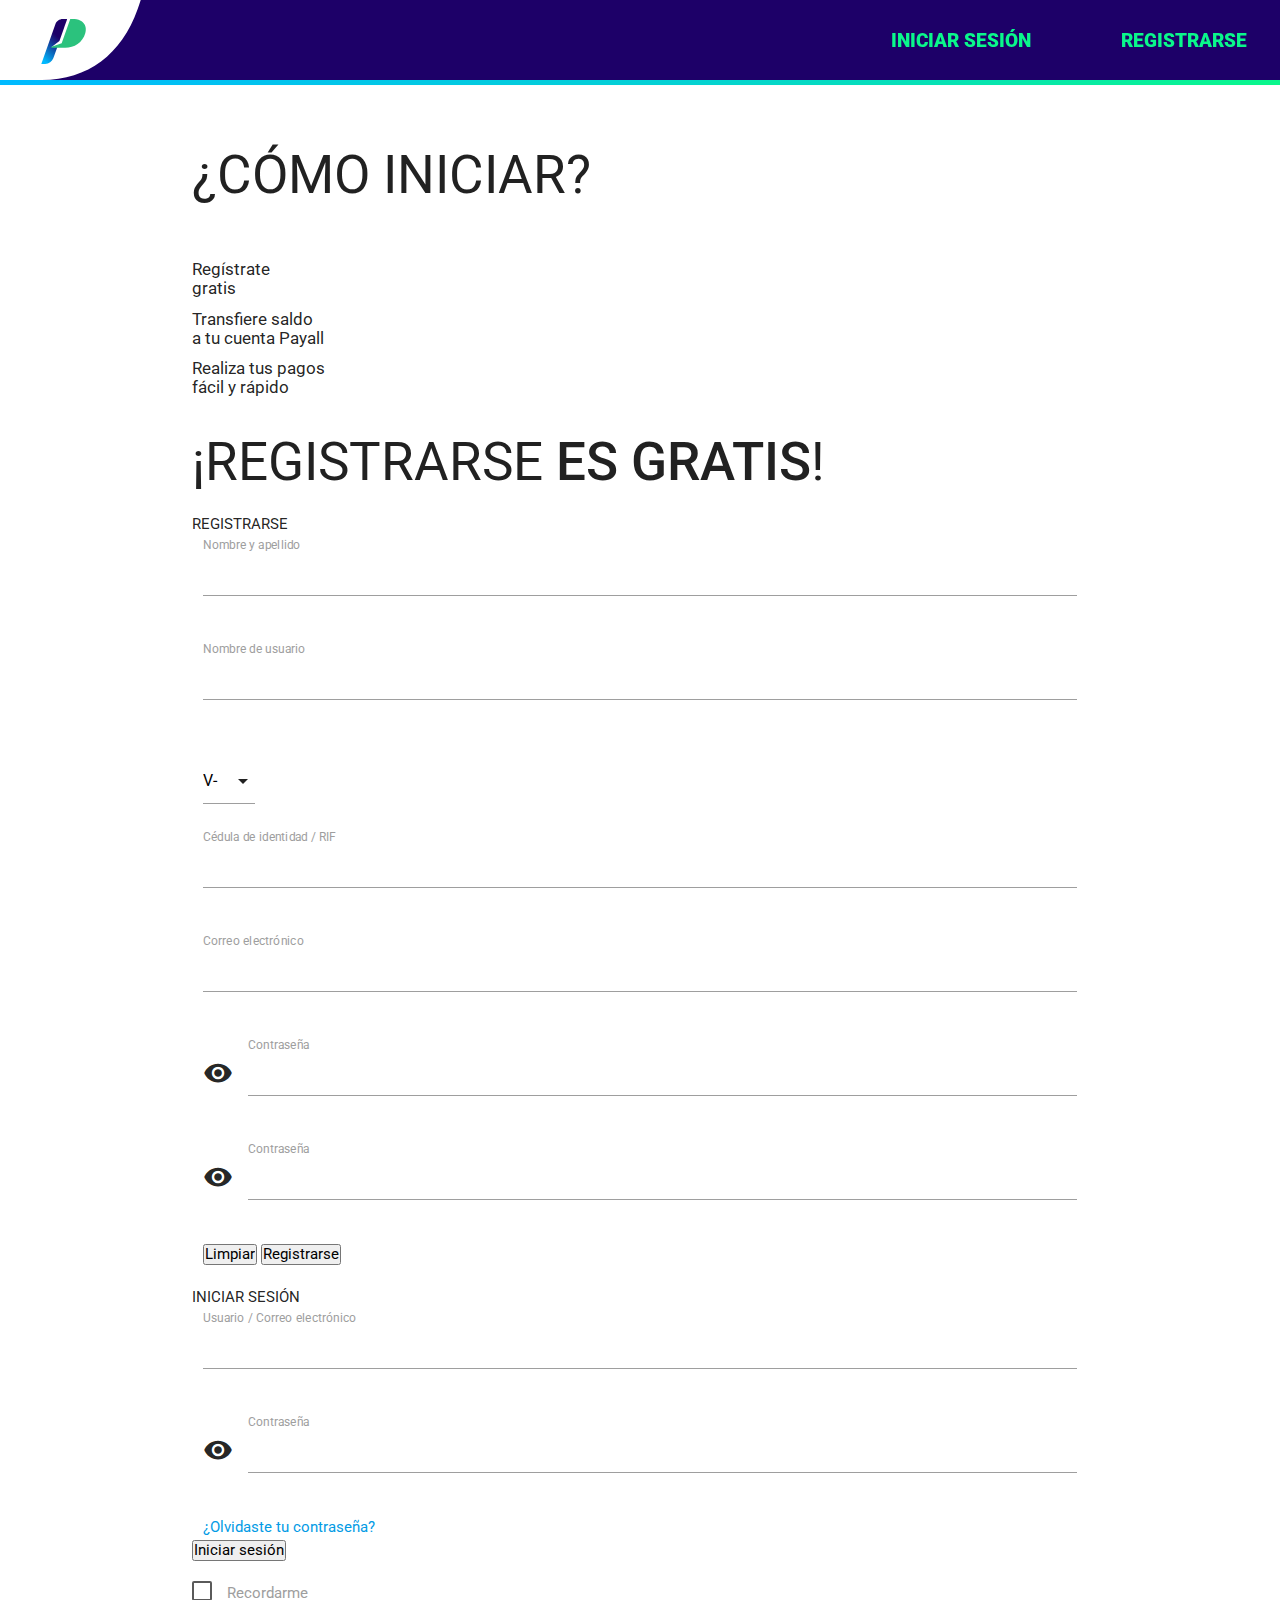
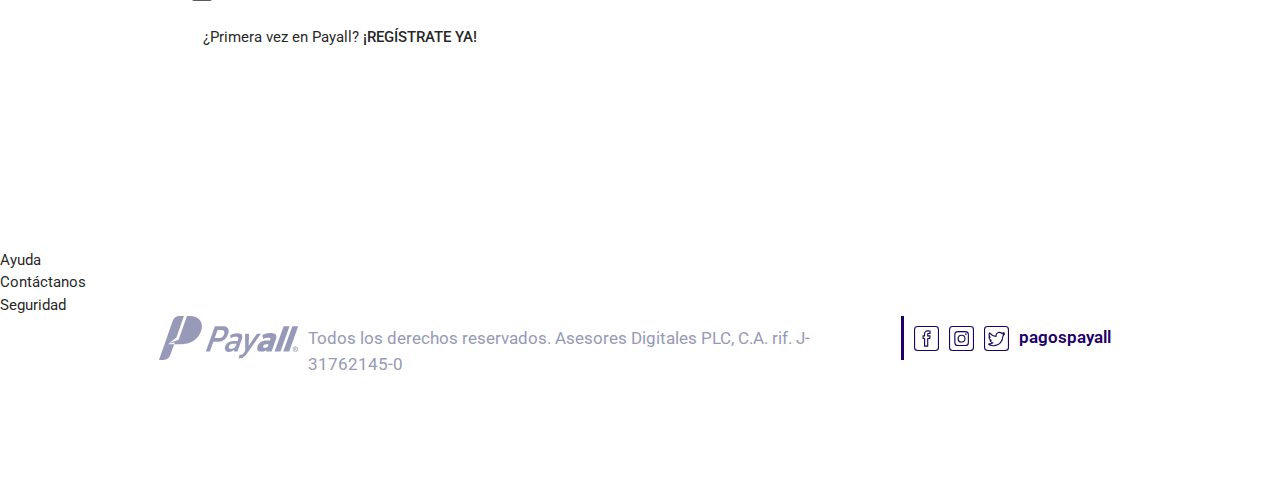
==== inicio.html @ c37f83b7 "Version 1" ====
<!DOCTYPE html>
<html lang="es">

<head>
	<meta charset="utf-8">
	<meta name="viewport" content="width=device-width, initial-scale=1">
	<meta property="og:keywords" content="palabras claves" />
	<meta property="og:description" content="Descripción" />
	<meta property="og:url" content="URL WEBSITE">
	<meta property="og:image" content="URL de la imagen" />
	<title>Documento nuevo</title>
	<!---------- Estilos --------->
	<link rel="stylesheet" href="css/owl.carousel.css">
	<link rel="stylesheet" href="css/owl.theme.default.min.css">
	<link href="https://fonts.googleapis.com/icon?family=Material+Icons" rel="stylesheet">
	<!-- materialize css -->
	<link rel="stylesheet" href="https://cdnjs.cloudflare.com/ajax/libs/materialize/1.0.0/css/materialize.min.css">
	<link rel="stylesheet" href="css/style1.css">


	<!---------- Scripts --------->
	<script src="https://cdnjs.cloudflare.com/ajax/libs/jquery/3.3.1/jquery.min.js"></script>
	<script src="https://cdnjs.cloudflare.com/ajax/libs/popper.js/1.12.9/umd/popper.min.js" integrity="sha384-ApNbgh9B+Y1QKtv3Rn7W3mgPxhU9K/ScQsAP7hUibX39j7fakFPskvXusvfa0b4Q" crossorigin="anonymous"></script>

	<!-- Compiled and minified JavaScript -->
	<script src="https://cdnjs.cloudflare.com/ajax/libs/materialize/1.0.0/js/materialize.min.js"></script>

	<!-- font owesome -->
	<script src="https://use.fontawesome.com/79a5a313e8.js"></script>

	<!-- Validar Formularios de inicio -->
	<script src="js/validacion-inicio.js"></script>


</head>

<body>
	<header>
		<nav>
			<div class="head-img">
				<img src="img/pagatranquilo.jpg" alt="" class="desktop-logo">
				<img src="img/iconos-small/IconoPayall02.svg" alt="" class="mobil-logo">
			</div>

			<div class="icons-container">

				<div class="menu-item ">
					<!--<i class="material-icons">notifications_none</i>-->
					<a class="ses-ini">
						<p>INICIAR SESIÓN</p>
					</a>

				</div>
				<div class="menu-item line-vert-blan"></div>
				<div class="menu-item">
					<!--<i class="material-icons">notifications_none</i>-->
					<a class="ses-reg">
						<p>REGISTRARSE</p>
					</a>
				</div>
			</div>
		</nav>
		<div class="gradient-line"></div>
	</header>

	<div id="notificacion">
		<div class="notif-container">
			<i class="Small material-icons close-notif">close</i>
			<img src="" alt="">
			<p></p>
		</div>
	</div>

	<div class="block-separador"></div>

	<div class="container container-ini">
		<div class="ini-flex">
			<div class="como-iniciar flex-ini1">
				<h2>¿CÓMO INICIAR?</h2>
				<div class="como-ini">
					<div class="time-lines-cont mov-show">
						<div class="pelota pelota1"></div>
						<div class="linea-pelota"></div>
						<div class="pelota"></div>
						<div class="linea-pelota"></div>
						<div class="pelota"></div>
					</div>
					<div class="imgs-cont">
						<img src="img/Registrarse.svg" alt="">
						<img src="img/Transferir.svg" alt="">
						<img src="img/Pago.svg" alt="">
					</div>
					<div class="time-lines-cont desk-show">
						<div class="pelota pelota1"></div>
						<div class="linea-pelota"></div>
						<div class="pelota"></div>
						<div class="linea-pelota"></div>
						<div class="pelota"></div>
					</div>
					<div class="data-cont">
						<h6>Regístrate <br> gratis</h6>
						<h6>Transfiere saldo <br> a tu cuenta Payall</h6>
						<h6>Realiza tus pagos <br> fácil y rápido</h6>
					</div>
				</div>
			</div>

			<!----------------------------------- inicio de sesion ------------------------------------>
			<div class="form-container flex-ini2">
				<h2 class="desk-show">¡REGISTRARSE <strong>ES GRATIS</strong>!</h2>
				<div class="form-container-inner fci-1 fci-hide">
					<div class="form-header">
						<p>REGISTRARSE</p>
					</div>
					<div class="fci-inner">
						<div class="row">
							<form class="col s12" onsubmit="return validar();" id="form-registro">
								<div class="fr-clean">
									<div class="row">
										<div class="input-field col s12">
											<input placeholder="" id="nombre" type="text" class="validate">
											<label for="nombre">Nombre y apellido</label>
										</div>
									</div>
									<div class="row">
										<div class="input-field col s12">
											<input placeholder="" id="usuario" type="text" class="validate">
											<label for="usuario">Nombre de usuario</label>
										</div>
									</div>


									<div class="row">
										<div class="input-field col s1 id-select" id="naci">
											<select>
												<option value="V-">V-</option>
												<option value="E-">E-</option>
												<option value="J-">J-</option>
												<label for="cedula">ID</label>
											</select>
										</div>
										<div class="input-field col s12">
											<input placeholder="" id="cedula" type="text" class="validate">
											<label for="cedula">Cédula de identidad / RIF</label>
										</div>
									</div>
									<div class="row">
										<div class="input-field col s12">
											<input placeholder="" id="correo" type="email" class="validate">
											<label for="correo">Correo electrónico</label>
										</div>
									</div>
									<div class="row">
										<div class="input-field col s12" id="pass1">
											<i class="material-icons prefix visibility-pass visibility" id="eye-pass">visibility</i>
											<input placeholder="" id="password" type="password" class="validate">
											<label for="password">Contraseña</label>
										</div>
									</div>
									<div class="row">
										<div class="input-field col s12" id="pass2">
											<i class="material-icons prefix visibility-pass visibility" id="eye-pass2">visibility</i>
											<input placeholder="" id="conf-password" type="password" class="validate">
											<label for="conf-password">Contraseña</label>
										</div>
									</div>
								</div>
									<div class="buttons-form">
										<input class="btn-turquesa" type="button" value="Limpiar" id="limpiar">
										<input class="btn-morado" type="submit" value="Registrarse">
									</div>
							</form>
						</div>
					</div>
				</div>
				<!----------------------------------- inicio de sesion ------------------------------------>
				<div class="form-container-inner fci-2">
					<div class="form-header">
						<p>INICIAR SESIÓN</p>
					</div>
					<div class="fci-inner">
						<div class="row">
							<form class="col s12"  onsubmit="return validar_inicio();">
								<div class="row">
									<div class="input-field col s12">
										<input placeholder="" id="user-sigin" type="text" class="validate">
										<label for="user-sigin">Usuario / Correo electrónico</label>
									</div>
								</div>
								<div class="row">
									<div class="input-field col s12" id="pass3">
										<i class="material-icons prefix visibility-pass visibility" id="eye-pass3">visibility</i>
										<input placeholder="" id="user_pass" type="password" class="validate">
										<label for="sigin-pass">Contraseña</label>
									</div>
								</div>
								<div class="olvi-cont">
									<a href="">¿Olvidaste tu contraseña?</a>
								</div>
								<div class="row buttons-form buttons-form-center bfi">
									<input class="btn-morado" type="submit" value="Iniciar sesión">
								</div>

								<div class="row checkbox checkbox-left">
									<label>
										<input type="checkbox" class="filled-in" />
										<span>Recordarme</span>
									</label>
								</div>
								<div class="linea-gris"></div>
								<p>¿Primera vez en Payall? <strong>¡REGÍSTRATE YA!</strong></p>
							</form>
						</div>
					</div>
				</div>
			</div>
		</div>
	</div>

	<div class="linea-gris lgf-margin "></div>
	<footer class="foter-ini">
		<div class="foot-set">
			<ul>
				<li class="line-vert">Ayuda</li>
				<li class="line-vert">Contáctanos</li>
				<li class="">Seguridad</li>
			</ul>
		</div>
		<div class="foot-container">
			<div class="ft-1">
				<img src="img/iconos-small/LogoPayallblanco02.svg" alt="">
				<p>Todos los derechos reservados. Asesores Digitales PLC, C.A. rif. J-31762145-0</p>
			</div>
			<div class="ft-2">
				<div class="ft-2-rrss">
					<a href="#"><img src="img/iconos-small/IconoFacebook.svg" alt=""></a>
					<a href="#"><img src="img/iconos-small/IconoInstagram.svg" alt=""></a>
					<a href="#"><img src="img/iconos-small/IconoTwitter.svg" alt=""></a>
				</div>
				<h6>pagospayall</h6>
			</div>
		</div>
	</footer>

</body>
<script>
	document.addEventListener('DOMContentLoaded', function() {
		var elems = document.querySelectorAll('select');
		var instances = M.FormSelect.init(elems, options);
	});

	// Or with jQuery

	$(document).ready(function() {
		$('select').formSelect();
	});

</script>
<html>
---- css/style1.css ----
@import url("https://fonts.googleapis.com/css?family=Roboto:300,400,500,700,900&display=swap");
* {
  -webkit-box-sizing: border-box;
  box-sizing: border-box;
  padding: 0;
  margin: 0; }

header {
  width: 100%;
  height: 80px;
  display: inline-block !important;
  position: fixed;
  z-index: 9999; }
  header nav {
    background: #1d0068 !important;
    height: 100%;
    width: 100%;
    position: relative;
    z-index: 250;
    display: -webkit-box;
    display: -ms-flexbox;
    display: flex; }

p {
  font-family: "Roboto", sans-serif; }

.head-img {
  height: 100%; }
  .head-img img {
    height: 100%; }

.block-separador {
  height: 80px; }

.mobil-logo {
  display: none; }

.icons-container {
  display: -webkit-box;
  display: -ms-flexbox;
  display: flex;
  position: absolute;
  right: 1%;
  margin: auto 0;
  top: 0;
  bottom: 0;
  height: 100%;
  padding: 20px 0; }
  .icons-container .sidebar-menu {
    display: none !important;
    width: 30px;
    height: 30px;
    background: #1d0068; }
    .icons-container .sidebar-menu img {
      width: 100%; }
  .icons-container .menu-item {
    width: auto;
    height: auto;
    background: #1d0068;
    display: -webkit-box;
    display: -ms-flexbox;
    display: flex;
    margin: 0 20px; }
    .icons-container .menu-item .material-icons {
      line-height: 20px !important;
      height: auto !important;
      text-align: center;
      margin: auto; }
  .icons-container a {
    display: -webkit-box;
    display: -ms-flexbox;
    display: flex;
    -webkit-box-orient: horizontal;
    -webkit-box-direction: normal;
    -ms-flex-direction: row;
    flex-direction: row;
    height: 40px; }
    .icons-container a img {
      height: 38px;
      display: table-header-group; }
    .icons-container a p {
      line-height: normal;
      margin: auto;
      margin-left: 10px;
      color: #0af78b;
      font-weight: 900;
      font-size: 19px; }

@media (max-width: 1350px) {
  .desktop-logo {
    display: none; }
  .mobil-logo {
    display: block; } }

@media (max-width: 680px) {
  .head-img {
    margin-right: 45px; }
  .icons-container {
    margin: auto;
    margin-right: 0; }
    .icons-container .menu-item {
      margin-left: -5px;
      margin: auto; }
    .icons-container a {
      height: 25px; }
      .icons-container a p {
        font-size: 2.5vw; }
  .icons-container a img {
    height: 25px; }
  .block-separador {
    height: 80px; } }

@media (max-width: 560px) {
  header {
    height: 77px; }
  .icons-container {
    width: 95%;
    margin: auto;
    position: relative;
    right: auto;
    -ms-flex-pack: distribute;
    justify-content: space-around; } }

.main-container {
  position: relative;
  margin-left: 260px; }

#sidebar {
  width: 265px;
  background: #2a2936;
  height: 100vh;
  position: fixed;
  top: 0;
  z-index: 200;
  -webkit-transition: all 0.5s;
  -o-transition: all 0.5s;
  transition: all 0.5s; }

.sidebar-container {
  width: 70%;
  margin: auto;
  margin-top: 30px; }
  .sidebar-container .sidebar-logo {
    text-align: center;
    margin-bottom: 50px;
    -webkit-transition: opacity 0.8s, margin 0.8s, -webkit-transform 1s;
    transition: opacity 0.8s, margin 0.8s, -webkit-transform 1s;
    -o-transition: opacity 0.8s, margin 0.8s, transform 1s;
    transition: opacity 0.8s, margin 0.8s, transform 1s;
    transition: opacity 0.8s, margin 0.8s, transform 1s, -webkit-transform 1s;
    opacity: 0;
    border-bottom: 3px solid transparent;
    padding-bottom: 20px; }
    .sidebar-container .sidebar-logo img {
      height: auto;
      width: auto; }
  .sidebar-container ul li {
    display: -webkit-box;
    display: -ms-flexbox;
    display: flex;
    border-bottom: 3px solid #484756;
    padding-bottom: 20px;
    margin-bottom: 20px;
    position: relative;
    min-height: 45px;
    -webkit-transition: all 0.75s;
    -o-transition: all 0.75s;
    transition: all 0.75s;
    -webkit-box-orient: horizontal;
    -webkit-box-direction: normal;
    -ms-flex-direction: row;
    flex-direction: row; }
    .sidebar-container ul li span {
      color: #0af78b;
      font-size: 17px;
      font-weight: 600;
      line-height: 0.9; }
    .sidebar-container ul li .sc-img {
      width: 25px;
      height: 25px;
      margin-right: 15px;
      margin: auto 15px auto 0; }
      .sidebar-container ul li .sc-img img {
        width: 100%;
        height: auto;
        margin: auto 0; }
    .sidebar-container ul li .sc-text {
      display: -webkit-box;
      display: -ms-flexbox;
      display: flex;
      -webkit-box-orient: vertical;
      -webkit-box-direction: normal;
      -ms-flex-direction: column;
      flex-direction: column; }
      .sidebar-container ul li .sc-text p {
        color: white;
        display: -webkit-box;
        display: -ms-flexbox;
        display: flex;
        -webkit-box-orient: vertical;
        -webkit-box-direction: normal;
        -ms-flex-direction: column;
        flex-direction: column;
        font-family: "Roboto", sans-serif;
        font-weight: 400;
        font-size: 12px;
        margin-bottom: -5px;
        height: auto;
        margin: auto;
        margin-left: 0;
        letter-spacing: 0.5px; }
    .sidebar-container ul li i {
      color: #8c8d9f;
      margin: auto 0;
      position: absolute;
      right: 0;
      font-size: 42px;
      margin-top: -5px;
      -webkit-transition: all 0.75s;
      -o-transition: all 0.75s;
      transition: all 0.75s; }
  .sidebar-container ul li:hover {
    border-bottom: 3px solid #0af78b;
    cursor: pointer; }
  .sidebar-container ul li:hover > i {
    color: #0af78b;
    -webkit-transform: translateX(10px);
    -ms-transform: translateX(10px);
    transform: translateX(10px); }

.sidebar-logo-display {
  margin-bottom: 20px !important;
  opacity: 1 !important;
  border-bottom: 3px solid #484756 !important;
  padding-bottom: 20px !important; }

.main-container {
  margin-left: 0px; }

#sidebar {
  height: auto;
  width: 100%;
  top: auto;
  bottom: 0; }
  #sidebar .sidebar-container {
    width: 98%;
    margin-top: 0; }
    #sidebar .sidebar-container .sidebar-logo {
      display: none; }
    #sidebar .sidebar-container ul {
      display: -webkit-box;
      display: -ms-flexbox;
      display: flex;
      -webkit-box-orient: horizontal;
      -webkit-box-direction: normal;
      -ms-flex-direction: row;
      flex-direction: row;
      -webkit-box-pack: center;
      -ms-flex-pack: center;
      justify-content: center; }
      #sidebar .sidebar-container ul li {
        width: 200px;
        margin-bottom: 0;
        padding: 5px 0;
        -webkit-box-pack: center;
        -ms-flex-pack: center;
        justify-content: center;
        -webkit-box-orient: vertical;
        -webkit-box-direction: normal;
        -ms-flex-direction: column;
        flex-direction: column;
        text-align: center;
        border-left: 2px solid gray;
        border-right: 2px solid gray;
        border-bottom: none;
        margin: 10px 0;
        -ms-flex-direction: row;
        flex-direction: row; }
        #sidebar .sidebar-container ul li i {
          display: none; }
        #sidebar .sidebar-container ul li .sc-img {
          margin: auto 5px; }
        #sidebar .sidebar-container ul li .sc-text p {
          margin: auto; }

@media (max-width: 680px) {
  .sidebar-container {
    width: 100%; }
  #sidebar .sidebar-container ul li .sc-text p {
    margin: auto 0;
    text-align: left; }
  #sidebar .sidebar-container ul li {
    border: none !important;
    -webkit-box-orient: horizontal;
    -webkit-box-direction: normal;
    -ms-flex-direction: row;
    flex-direction: row; }
    #sidebar .sidebar-container ul li p, #sidebar .sidebar-container ul li span {
      font-size: 3vw; }
  #sidebar .sidebar-container ul > li:nth-child(1) {
    width: 55%;
    border-right: 2px solid #484758; } }

.service-tittles {
  display: -webkit-box;
  display: -ms-flexbox;
  display: flex;
  -webkit-box-orient: horizontal;
  -webkit-box-direction: normal;
  -ms-flex-direction: row;
  flex-direction: row;
  margin-top: 70px !important;
  margin-bottom: 10px !important; }
  .service-tittles .st-img-container {
    background: #1d0068;
    width: auto;
    padding: 10px;
    border-radius: 6px;
    width: 55px; }
  .service-tittles p {
    color: #8486ac;
    font-size: 21px;
    font-weight: 700;
    font-family: "Roboto", sans-serif;
    height: 30px;
    margin: auto 20px;
    width: auto;
    white-space: nowrap; }
  .service-tittles .cont-lineas {
    display: -webkit-box;
    display: -ms-flexbox;
    display: flex;
    -webkit-box-orient: horizontal;
    -webkit-box-direction: normal;
    -ms-flex-direction: row;
    flex-direction: row;
    width: auto;
    width: 100%; }
    .service-tittles .cont-lineas .borde-azul {
      background: #00baff;
      border-radius: 5px;
      height: 18px;
      width: 4px;
      margin: auto; }
    .service-tittles .cont-lineas .linea-morada {
      width: 100%;
      height: 6px;
      background: #1d0068;
      margin: auto; }

@media (max-width: 999px) {
  .service-tittles p {
    font-size: 20px;
    height: 30px; } }

@media (max-width: 767px) {
  .cont-lineas {
    display: none !important; } }

@media (max-width: 680px) {
  .service-tittles {
    margin-bottom: 5px !important;
    margin-top: 50px !important; } }

.owl-dots {
  display: none; }

/*
.container{width: 70%;
	margin: auto
}
*/
.gradient-line {
  background: #00baff;
  background: -webkit-gradient(linear, left top, right top, from(#00baff), color-stop(53%, #04d1d3), to(#0af78b));
  background: -webkit-linear-gradient(left, #00baff 0%, #04d1d3 53%, #0af78b 100%);
  background: -o-linear-gradient(left, #00baff 0%, #04d1d3 53%, #0af78b 100%);
  background: linear-gradient(90deg, #00baff 0%, #04d1d3 53%, #0af78b 100%);
  height: 5px;
  position: relative;
  z-index: 250; }

#slider {
  width: 100%;
  height: auto !important; }

#slider img {
  width: 100%;
  height: auto;
  -o-object-fit: cover;
  object-fit: cover; }

@media (max-width: 680px) {
  #slider {
    width: 100%;
    height: 350px; }
  #slider img {
    height: 200px; } }

.owl-stage-outer {
  height: 200px; }

.owl-stage {
  margin-top: 50px; }

.owl-carousel .owl-item {
  float: inherit; }

.item {
  background: transparent;
  height: 100px;
  width: 200px;
  -webkit-transition: all 0.5s;
  -o-transition: all 0.5s;
  transition: all 0.5s;
  margin: auto;
  border-radius: 6px;
  display: -webkit-box;
  display: -ms-flexbox;
  display: flex; }

.item h4 {
  margin: auto; }

.owl-carousel.owl-drag .owl-item {
  -webkit-transition: all 0.5s;
  -o-transition: all 0.5s;
  transition: all 0.5s;
  background: #8486ac;
  border-radius: 6px;
  margin-left: 15px !important;
  margin-right: 15px !important; }

.owl-carousel.owl-drag .owl-item::after, .checked::after {
  -webkit-transition: all 0.3s;
  -o-transition: all 0.3s;
  transition: all 0.3s;
  height: 20px;
  width: 20px;
  background: #8486ac;
  content: '';
  position: absolute;
  left: 0;
  right: 0;
  margin: auto;
  margin-top: -25px;
  color: transparent;
  -webkit-transform: rotate(45deg);
  -ms-transform: rotate(45deg);
  transform: rotate(45deg);
  z-index: -1; }

.checked::after {
  margin-top: -10px !important; }

.checked {
  margin: -20px 0;
  border: 4px solid #8486ac; }

.item-inner {
  -webkit-transition: all 0.5s;
  -o-transition: all 0.5s;
  transition: all 0.5s;
  border-radius: 6px;
  height: 100%;
  display: -webkit-box;
  display: -ms-flexbox;
  display: flex;
  background-position: center;
  background-repeat: no-repeat; }

.digitel {
  background-image: url(../img/DigitelFondo01.svg);
  background-color: #5d1289; }

.movistar {
  background-image: url(../img/MovistarFondo02.svg);
  background-color: #00abe1; }

.movilnet {
  background-image: url(../img/MovilnetFondo02.svg);
  background-color: #ff5800; }

.globalink {
  background-image: url(../img/GloballinkFondo02.svg);
  background-color: #332f2e; }

.telcel {
  background-image: url(../img/TelcelFondo02.svg);
  background-color: #012493; }

.claro {
  background-image: url(../img/ClaroFondo02.svg);
  background-color: #e30101; }

.inter {
  background-image: url(../img/InterFondo02.svg);
  background-color: #042e8c; }

.directv {
  background-image: url(../img/DirectvFondo02.svg);
  background-color: #00a1e3; }

.cines {
  background-image: url(../img/CinesUnidosFondo02.svg);
  background-color: #c02328; }

.owl-carousel.owl-drag .owl-item:hover {
  margin: -20px 0;
  cursor: pointer; }

/*.owl-carousel.owl-drag .owl-item:hover::after{
	margin-top: -10px;
	transform: rotate(45deg);
}*/
.owl-carousel.owl-drag .owl-item:hover > .item-inner {
  margin-top: 0px; }

.owl-carousel .owl-stage {
  display: -webkit-box;
  display: -ms-flexbox;
  display: flex; }

.owl-carousel .owl-item img {
  width: 170px !important;
  height: 55px;
  margin: auto; }

@media (max-width: 1800px) {
  .item {
    width: 100%; } }

@media (max-width: 1199px) {
  .owl-carousel .owl-item img {
    /*width: 140px !important;
	height: 45px;*/
    width: 80% !important;
    height: auto;
    max-width: 130px; } }

@media (max-width: 680px) {
  .owl-carousel.owl-drag .owl-item {
    margin-left: 0px !important;
    margin-right: 10px !important; } }

.main-content {
  position: relative; }
  .main-content .owl-theme .custom-nav {
    position: absolute;
    top: 20%;
    left: 0;
    right: 0; }
    .main-content .owl-theme .custom-nav .owl-prev, .main-content .owl-theme .custom-nav .owl-next {
      position: absolute;
      height: 100px;
      color: inherit;
      background: none;
      border: none;
      z-index: 100; }
      .main-content .owl-theme .custom-nav .owl-prev i, .main-content .owl-theme .custom-nav .owl-next i {
        font-size: 4.5rem;
        color: #a9a9aa; }
    .main-content .owl-theme .custom-nav .owl-prev {
      left: 0;
      text-align: left; }
    .main-content .owl-theme .custom-nav .owl-next {
      right: 0;
      text-align: right; }

.owl-theme .owl-nav [class*=owl-]:hover {
  background: normal; }

.main-content .owl-theme .custom-nav {
  top: 87px; }

.main-content .owl-theme .custom-nav .owl-prev, .main-content .owl-theme .custom-nav .owl-next {
  margin-top: -65px;
  height: 140px;
  background: blue;
  width: 75px;
  outline: none; }

.main-content .owl-theme .custom-nav .owl-prev {
  margin-left: -5px;
  background: -webkit-gradient(linear, left top, right top, from(white), color-stop(68%, rgba(255, 255, 255, 0.588673)), to(rgba(255, 255, 255, 0)));
  background: -webkit-linear-gradient(left, white 0%, rgba(255, 255, 255, 0.588673) 68%, rgba(255, 255, 255, 0) 100%);
  background: -o-linear-gradient(left, white 0%, rgba(255, 255, 255, 0.588673) 68%, rgba(255, 255, 255, 0) 100%);
  background: linear-gradient(90deg, white 0%, rgba(255, 255, 255, 0.588673) 68%, rgba(255, 255, 255, 0) 100%); }

.main-content .owl-theme .custom-nav .owl-next {
  margin-right: -5px;
  background: -webkit-gradient(linear, right top, left top, from(white), color-stop(68%, rgba(255, 255, 255, 0.588673)), to(rgba(255, 255, 255, 0)));
  background: -webkit-linear-gradient(right, white 0%, rgba(255, 255, 255, 0.588673) 68%, rgba(255, 255, 255, 0) 100%);
  background: -o-linear-gradient(right, white 0%, rgba(255, 255, 255, 0.588673) 68%, rgba(255, 255, 255, 0) 100%);
  background: linear-gradient(270deg, white 0%, rgba(255, 255, 255, 0.588673) 68%, rgba(255, 255, 255, 0) 100%); }

.sc-bg {
  -webkit-transition: height 0.54s cubic-bezier(0.5, 0, 0.1, 1) 0s, opacity 0.44s cubic-bezier(0.5, 0, 0.1, 1) 0.1s, max-height 0.54s cubic-bezier(0.5, 0, 0.1, 1) 0s;
  -o-transition: height 0.54s cubic-bezier(0.5, 0, 0.1, 1) 0s, opacity 0.44s cubic-bezier(0.5, 0, 0.1, 1) 0.1s, max-height 0.54s cubic-bezier(0.5, 0, 0.1, 1) 0s;
  transition: height 0.54s cubic-bezier(0.5, 0, 0.1, 1) 0s, opacity 0.44s cubic-bezier(0.5, 0, 0.1, 1) 0.1s, max-height 0.54s cubic-bezier(0.5, 0, 0.1, 1) 0s;
  width: 100%;
  height: 0px;
  background: #1d0068;
  overflow: hidden;
  border-radius: 6px; }
  .sc-bg .sc-inner {
    padding: 40px 30px;
    position: relative; }
    .sc-bg .sc-inner p {
      color: white; }
    .sc-bg .sc-inner .close {
      color: white;
      position: absolute;
      right: 15px;
      top: 15px; }

.serv-inner-info {
  -webkit-transition: all 0.8s;
  -o-transition: all 0.8s;
  transition: all 0.8s;
  position: absolute;
  opacity: 0;
  display: -webkit-box;
  display: -ms-flexbox;
  display: flex;
  -webkit-box-orient: horizontal;
  -webkit-box-direction: normal;
  -ms-flex-direction: row;
  flex-direction: row;
  width: 100%; }
  .serv-inner-info .serv-inn-logo {
    display: -webkit-box;
    display: -ms-flexbox;
    display: flex; }
    .serv-inner-info .serv-inn-logo img {
      margin: auto; }
    .serv-inner-info .serv-inn-logo img {
      fill: red; }
  .serv-inner-info .serv-inn-info {
    display: -webkit-box;
    display: -ms-flexbox;
    display: flex; }
    .serv-inner-info .serv-inn-info p {
      margin: auto; }
    .serv-inner-info .serv-inn-info .serv-inn-info-container {
      margin: auto;
      display: -webkit-box;
      display: -ms-flexbox;
      display: flex; }
      .serv-inner-info .serv-inn-info .serv-inn-info-container .ser-icon-cont {
        margin-right: 40px;
        text-align: center; }
        .serv-inner-info .serv-inn-info .serv-inn-info-container .ser-icon-cont p {
          font-size: 12px;
          letter-spacing: 0.8px;
          font-weight: 600; }

.content-info-more {
  position: absolute;
  width: 90%;
  display: -webkit-box;
  display: -ms-flexbox;
  display: flex;
  -webkit-box-pack: justify;
  -ms-flex-pack: justify;
  justify-content: space-between;
  bottom: 0;
  -webkit-transform: translateY(15px);
  -ms-transform: translateY(15px);
  transform: translateY(15px); }
  .content-info-more i {
    color: #594490;
    font-size: 25px;
    font-weight: 600;
    -webkit-transition: all 0.3s;
    -o-transition: all 0.3s;
    transition: all 0.3s; }
  .content-info-more i:hover {
    color: #f2d900;
    cursor: pointer; }
  .content-info-more a {
    color: #00baff;
    font-size: 14px; }

.barra-vert {
  width: 4px;
  height: 130px;
  background: #00baff;
  margin: 0 40px; }

.content-open {
  opacity: 1; }

.height-content {
  height: 220px; }

@media (max-width: 1599px) {
  .serv-inn-info-container {
    -ms-flex-wrap: wrap;
    flex-wrap: wrap; }
  .serv-inner-info .serv-inn-info .serv-inn-info-container .ser-icon-cont {
    margin: 6px;
    width: 22%; }
  .height-content {
    height: 280px; }
  .barra-vert {
    height: auto; } }

@media (max-width: 1199px) {
  .height-content {
    height: 280px; }
  .serv-inner-info .serv-inn-info .serv-inn-info-container .ser-icon-cont {
    margin: 10px 0;
    width: 33%; }
  .barra-vert {
    height: auto; }
  .content-info-more {
    -webkit-transform: translateY(35px);
    -ms-transform: translateY(35px);
    transform: translateY(35px); } }

@media (max-width: 999px) {
  .serv-inner-info .serv-inn-info .serv-inn-info-container .ser-icon-cont {
    margin: 10px 0;
    width: 26%; } }

@media (max-width: 680px) {
  .serv-inner-info .serv-inn-info .serv-inn-info-container .ser-icon-cont {
    margin: 10px 0;
    width: 33%; } }

@media (max-width: 680px) {
  .content-info-more {
    margin-left: 20px;
    -webkit-transform: translateY(55px);
    -ms-transform: translateY(55px);
    transform: translateY(55px); }
  .serv-inner-info {
    -webkit-box-orient: vertical;
    -webkit-box-direction: normal;
    -ms-flex-direction: column;
    flex-direction: column;
    left: 0;
    right: 0; }
    .serv-inner-info .barra-vert {
      width: 120px;
      height: 4px;
      background: #00baff;
      margin: 20px auto; }
  .height-content {
    height: 410px; }
  .sc-bg .sc-inner {
    padding: 40px 20px; }
  .serv-inner-info .serv-inn-logo {
    margin-left: 0px; } }

/* Estilo iOS */
.switch__container {
  display: -webkit-box;
  display: -ms-flexbox;
  display: flex;
  -webkit-box-pack: center;
  -ms-flex-pack: center;
  justify-content: center;
  margin-top: 50px;
  /*border-bottom: 3px solid #484756;
		padding-bottom: 20px;
		margin-bottom: 20px;**/ }
  .switch__container span {
    color: white;
    font-size: 14px;
    padding-top: 2px;
    padding-left: 10px; }

.switch {
  visibility: hidden;
  position: absolute;
  margin-left: -9999px; }

.switch + label {
  display: block;
  position: relative;
  cursor: pointer;
  outline: none;
  -webkit-user-select: none;
  -moz-user-select: none;
  -ms-user-select: none;
  user-select: none; }

.switch--shadow + label {
  padding: 2px;
  width: 65px;
  height: 25px;
  background-color: transparent;
  border-radius: 60px;
  border: 3px solid white; }

.switch--shadow + label:before,
.switch--shadow + label:after {
  display: block;
  position: absolute;
  top: 1px;
  left: 1px;
  bottom: 1px;
  content: ""; }

.switch--shadow + label:before {
  right: 1px;
  background-color: transparent;
  border-radius: 60px;
  -webkit-transition: background 0.4s;
  -o-transition: background 0.4s;
  transition: background 0.4s; }

.switch--shadow + label:after {
  width: 18px;
  background-color: #0af78b;
  border-radius: 100%;
  -webkit-box-shadow: 0 2px 5px rgba(0, 0, 0, 0.3);
  box-shadow: 0 2px 5px rgba(0, 0, 0, 0.3);
  -webkit-transition: all 0.4s;
  -o-transition: all 0.4s;
  transition: all 0.4s; }

.switch--shadow:checked + label:before {
  background-color: #929292; }

.switch--shadow:checked + label:after {
  -webkit-transform: translateX(38px);
  -ms-transform: translateX(38px);
  transform: translateX(38px); }

/* Estilo Flat */
.switch--flat + label {
  padding: 2px;
  width: 120px;
  height: 60px;
  background-color: #dddddd;
  border-radius: 60px;
  -webkit-transition: background 0.4s;
  -o-transition: background 0.4s;
  transition: background 0.4s; }

.switch--flat + label:before,
.switch--flat + label:after {
  display: block;
  position: absolute;
  content: ""; }

.switch--flat + label:before {
  top: 2px;
  left: 2px;
  bottom: 2px;
  right: 2px;
  background-color: #fff;
  border-radius: 60px;
  -webkit-transition: background 0.4s;
  -o-transition: background 0.4s;
  transition: background 0.4s; }

.switch--flat + label:after {
  top: 4px;
  left: 4px;
  bottom: 4px;
  width: 56px;
  background-color: #dddddd;
  border-radius: 52px;
  -webkit-transition: margin 0.4s, background 0.4s;
  -o-transition: margin 0.4s, background 0.4s;
  transition: margin 0.4s, background 0.4s; }

.switch--flat:checked + label {
  background-color: #8ce196; }

.switch--flat:checked + label:after {
  margin-left: 60px;
  background-color: #8ce196; }

@media (max-width: 1350px) {
  .switch__container {
    display: none; } }

footer {
  margin-top: 200px;
  margin-bottom: 140px; }
  footer .foot-container {
    display: -webkit-box;
    display: -ms-flexbox;
    display: flex;
    width: -webkit-max-content;
    width: -moz-max-content;
    width: max-content;
    margin: auto; }
    footer .foot-container .ft-1 {
      display: -webkit-box;
      display: -ms-flexbox;
      display: flex; }
      footer .foot-container .ft-1 p {
        color: #9799b8;
        font-size: 17px;
        height: 23px;
        margin: auto; }
      footer .foot-container .ft-1 img {
        margin-right: 10px; }
    footer .foot-container .ft-2 {
      display: -webkit-box;
      display: -ms-flexbox;
      display: flex;
      border-left: 3px solid #1d0068;
      margin-left: 10px;
      padding: 0 10px; }
    footer .foot-container h6 {
      color: #1d0068;
      font-weight: 600;
      height: 25px; }
    footer .foot-container .ft-2-rrss {
      display: -webkit-box;
      display: -ms-flexbox;
      display: flex; }
      footer .foot-container .ft-2-rrss a {
        margin: auto;
        height: 24px; }
      footer .foot-container .ft-2-rrss img {
        margin-right: 10px; }

@media (max-width: 999px) {
  footer {
    margin-top: 150px; }
    footer .foot-container .ft-1 p {
      color: #9799b8;
      font-size: 1.5vw;
      height: 1.5vw;
      margin: auto; } }

@media (max-width: 680px) {
  footer {
    margin-top: 75px;
    margin-bottom: 75px; }
    footer .foot-container {
      -webkit-box-orient: vertical;
      -webkit-box-direction: reverse;
      -ms-flex-direction: column-reverse;
      flex-direction: column-reverse; }
      footer .foot-container .ft-1 {
        display: -webkit-box;
        display: -ms-flexbox;
        display: flex;
        -webkit-box-orient: vertical;
        -webkit-box-direction: normal;
        -ms-flex-direction: column;
        flex-direction: column; }
        footer .foot-container .ft-1 p {
          color: #9799b8;
          font-size: 2.6vw;
          height: 2.6vw;
          margin: auto; }
        footer .foot-container .ft-1 img {
          margin-bottom: 8px; }
      footer .foot-container .ft-2 {
        -webkit-box-pack: center;
        -ms-flex-pack: center;
        justify-content: center;
        -webkit-box-orient: vertical;
        -webkit-box-direction: reverse;
        -ms-flex-direction: column-reverse;
        flex-direction: column-reverse;
        border-left: none;
        margin-bottom: 20px; }
        footer .foot-container .ft-2 h6 {
          text-align: center; }
        footer .foot-container .ft-2 .ft-2-rrss {
          -webkit-box-pack: center;
          -ms-flex-pack: center;
          justify-content: center; }
          footer .foot-container .ft-2 .ft-2-rrss a {
            margin: auto 10px; }
            footer .foot-container .ft-2 .ft-2-rrss a img {
              margin: 0; }
      footer .foot-container .ft-2::before {
        content: '.';
        background: #1d0068;
        font-size: 3px;
        width: 100px;
        margin: auto;
        margin-top: 20px; } }

.carousel .indicators {
  bottom: -6% !important; }

.carousel .indicators .indicator-item.active {
  background-color: #01bcf9 !important; }

.carousel .indicators .indicator-item {
  background-color: #1c0169 !important;
  height: 12px;
  width: 12px;
  margin: 24px 8px; }

@media (max-width: 680px) {
  .carousel .indicators {
    bottom: -13% !important; } }
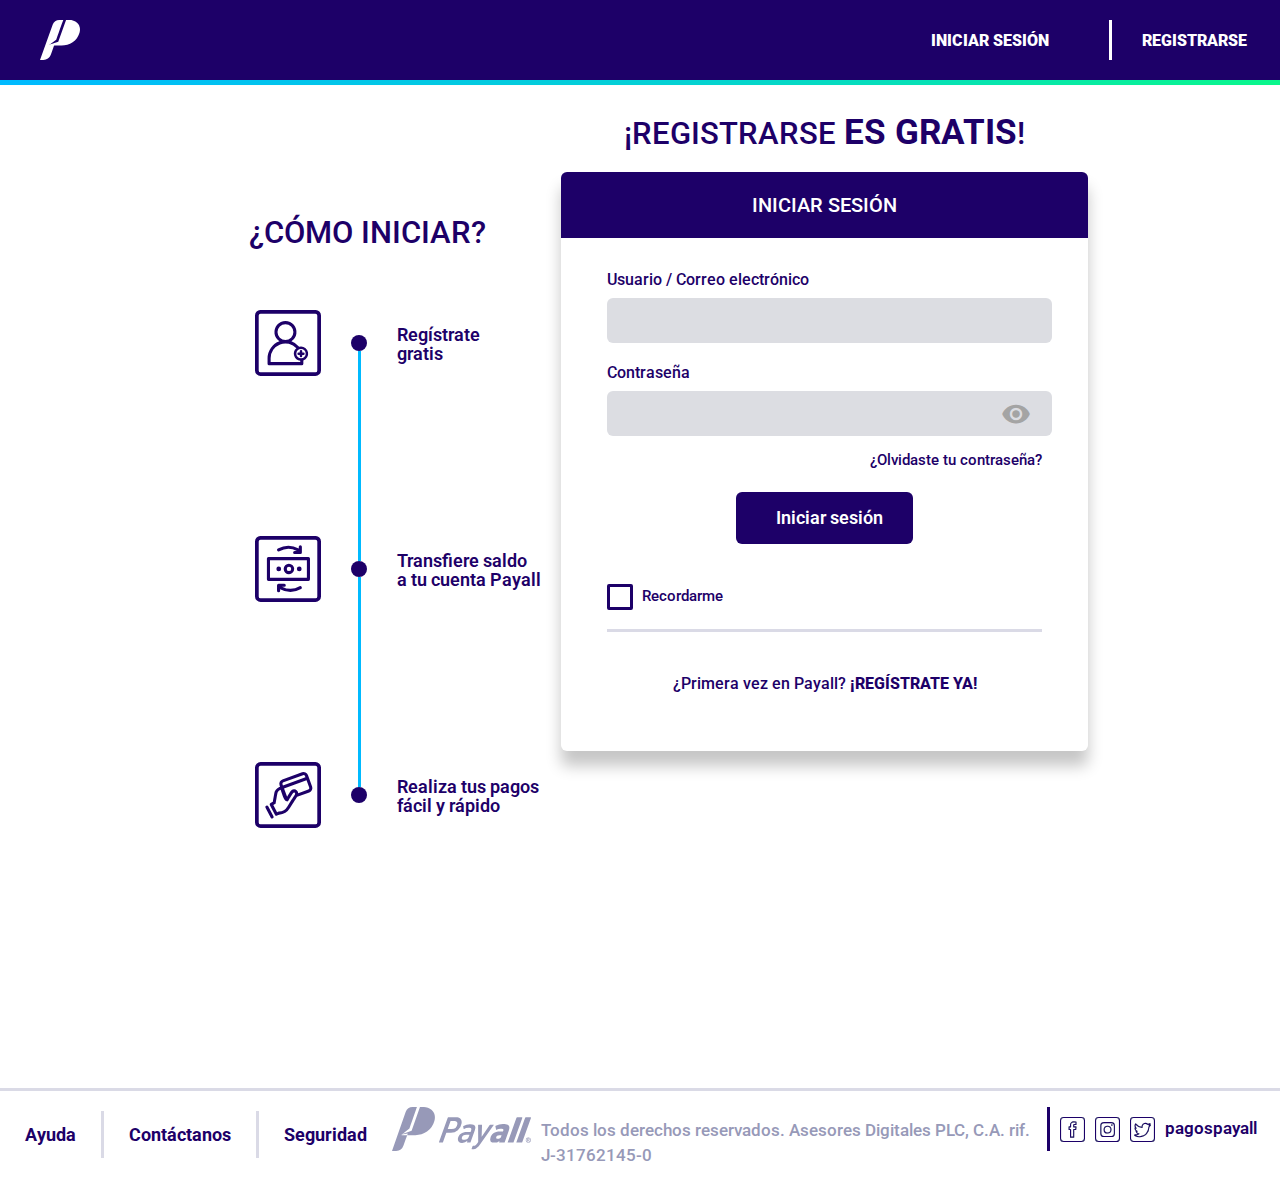
==== commit db896a8a: "cambios por drag" ====
--- a/inicio.html
+++ b/inicio.html
@@ -37,9 +37,9 @@
 <body>
 	<header>
 		<nav>
-			<div class="head-img">
-				<img src="img/pagatranquilo.jpg" alt="" class="desktop-logo">
-				<img src="img/iconos-small/IconoPayall02.svg" alt="" class="mobil-logo">
+			<div class="head-img hi-ini">
+				<img src="img/LogoPayallySloganBlanco.svg" alt="" class="desktop-logo">
+				<img src="img/LogoPayallMovilBlanco.svg" alt="" class="mobil-logo">
 			</div>
 
 			<div class="icons-container">
--- a/css/style1.css
+++ b/css/style1.css
@@ -4,6 +4,9 @@
   box-sizing: border-box;
   padding: 0;
   margin: 0; }
+
+html {
+  overflow-x: hidden; }
 
 header {
   width: 100%;
@@ -16,24 +19,343 @@
     height: 100%;
     width: 100%;
     position: relative;
-    z-index: 250;
     display: -webkit-box;
     display: -ms-flexbox;
     display: flex; }
 
+h1,
+h2,
+h3,
+h4,
+h5,
+h6,
+ul,
+li {
+  font-family: "Roboto", sans-serif; }
+
+h2 {
+  font-size: 31px;
+  color: #1d0068;
+  font-weight: 500; }
+  h2 strong {
+    font-size: 35px;
+    font-weight: 700; }
+
+strong {
+  font-weight: 800; }
+
 p {
-  font-family: "Roboto", sans-serif; }
+  font-family: "Roboto", sans-serif;
+  color: #1d0068;
+  font-size: 16px;
+  font-weight: 500; }
+
+li {
+  font-family: "Roboto", sans-serif;
+  color: #1d0068;
+  font-weight: 500; }
+
+a {
+  -webkit-user-select: none;
+  -moz-user-select: none;
+  -ms-user-select: none;
+  user-select: none; }
+
+td {
+  color: #1d0068;
+  font-weight: 600; }
 
 .head-img {
   height: 100%; }
   .head-img img {
     height: 100%; }
 
+.row {
+  margin-bottom: 10px !important; }
+
+.color-blanco {
+  color: #ffffff !important; }
+
+.drop-menu {
+  width: 200px !important;
+  overflow: inherit !important;
+  top: 80px !important;
+  /*left: 39% !important;*/
+  margin-right: 40px !important;
+  border-radius: 6px;
+  border-top-right-radius: 0px; }
+  .drop-menu li a:hover {
+    background: none; }
+  .drop-menu li a {
+    display: -webkit-box;
+    display: -ms-flexbox;
+    display: flex; }
+    .drop-menu li a img {
+      width: 25px;
+      margin-top: -10px; }
+    .drop-menu li a p {
+      color: #1d0068 !important;
+      font-size: 12px;
+      margin-top: 4px; }
+
+.drop-menu::before {
+  content: '';
+  color: red;
+  background: transparent !important;
+  position: absolute;
+  right: 0;
+  top: -20px;
+  width: 0;
+  height: 0;
+  border-right: 10px solid transparent;
+  border-top: 10px solid transparent;
+  border-left: 10px solid #ffffff;
+  border-bottom: 10px solid #ffffff;
+  border-bottom-right-radius: 6px;
+  -webkit-transform: rotate(270deg);
+  -ms-transform: rotate(270deg);
+  transform: rotate(270deg); }
+
+@media (max-width: 680px) {
+  .drop-menu li a img {
+    margin-top: -3px; } }
+
 .block-separador {
   height: 80px; }
 
+.btn-turquesa {
+  background: #00baff !important;
+  font-weight: 600; }
+
+.btn-morado {
+  background: #1d0068 !important;
+  font-weight: 600; }
+
+.btn-verde {
+  background: #0af78b !important;
+  color: #1d0068 !important;
+  font-weight: 600; }
+
+.btn-rojo {
+  background: #fd001e !important;
+  font-weight: 600; }
+
+.btn-tiny {
+  font-size: 15px !important;
+  width: auto !important;
+  padding: 8px 18px !important; }
+
+.bg-morado {
+  background: #1d0068; }
+
+.bgmor-white p {
+  color: white !important; }
+
+.flex-buttons {
+  display: -webkit-box;
+  display: -ms-flexbox;
+  display: flex;
+  -webkit-box-orient: horizontal;
+  -webkit-box-direction: normal;
+  -ms-flex-direction: row;
+  flex-direction: row; }
+  .flex-buttons .btn1 {
+    border-top-right-radius: 0px;
+    border-bottom-right-radius: 0px;
+    border-top-left-radius: 6px !important;
+    border-bottom-left-radius: 6px !important; }
+  .flex-buttons .btn2 {
+    border-top-right-radius: 6px;
+    border-bottom-right-radius: 6px;
+    border-top-left-radius: 0px !important;
+    border-bottom-left-radius: 0px !important; }
+  .flex-buttons .btns-div {
+    width: 50%;
+    font-size: 12px;
+    color: #1d0068;
+    font-weight: 500;
+    border: 2px solid #1d0068;
+    padding: 8px;
+    -webkit-transition: all 0.3s;
+    -o-transition: all 0.3s;
+    transition: all 0.3s;
+    -webkit-box-shadow: inset 0px 0px 0px #1d0068;
+    box-shadow: inset 0px 0px 0px #1d0068;
+    -webkit-user-select: none;
+    -moz-user-select: none;
+    -ms-user-select: none;
+    user-select: none;
+    text-align: center; }
+    .flex-buttons .btns-div img {
+      width: 20px;
+      margin-bottom: -5px;
+      margin-right: 10px; }
+  .flex-buttons .btns-div:hover {
+    cursor: pointer; }
+  .flex-buttons .btn-morado {
+    color: white; }
+
+/**** DEBITO - CREDITO *****/
+.switch-cards {
+  position: relative;
+  display: -webkit-box;
+  display: -ms-flexbox;
+  display: flex; }
+  .switch-cards div {
+    width: 100%;
+    overflow: hidden;
+    -webkit-transition: width 0.3s;
+    -o-transition: width 0.3s;
+    transition: width 0.3s; }
+    .switch-cards div ul {
+      white-space: nowrap; }
+
+.card-close {
+  width: 0 !important; }
+
+.modal {
+  border-radius: 6px !important; }
+
+.button-fill-left {
+  -webkit-box-shadow: inset 200px 0px 0px #1d0068 !important;
+  box-shadow: inset 200px 0px 0px #1d0068 !important; }
+
+.button-fill-right {
+  -webkit-box-shadow: inset -200px 0px 0px #1d0068 !important;
+  box-shadow: inset -200px 0px 0px #1d0068 !important; }
+
+@media (max-width: 450px) {
+  .flex-buttons .btns-div {
+    width: 100%;
+    border-radius: 0 !important; }
+  .button-fill-left {
+    -webkit-box-shadow: inset 0px 40px 0px #1d0068 !important;
+    box-shadow: inset 0px 40px 0px #1d0068 !important; }
+  .button-fill-right {
+    -webkit-box-shadow: inset 0px -40px 0px #1d0068 !important;
+    box-shadow: inset 0px -40px 0px #1d0068 !important; } }
+
+/**** MODAL *****/
+/***** NOTIFICACION ****/
+.show-notif {
+  -webkit-transform: translateX(0) !important;
+  -ms-transform: translateX(0) !important;
+  transform: translateX(0) !important;
+  opacity: 1 !important; }
+
+#notificacion {
+  position: fixed;
+  background: #1d0068;
+  bottom: 5%;
+  right: 3%;
+  z-index: 910;
+  border-radius: 6px;
+  -webkit-transition: all 0.5s;
+  -o-transition: all 0.5s;
+  transition: all 0.5s;
+  -webkit-transform: translateX(100%);
+  -ms-transform: translateX(100%);
+  transform: translateX(100%);
+  opacity: 0; }
+  #notificacion .notif-container {
+    padding: 25px;
+    text-align: center; }
+    #notificacion .notif-container .close-notif {
+      color: white;
+      position: absolute;
+      right: 5%;
+      top: 5%;
+      font-size: 20px; }
+    #notificacion .notif-container img {
+      width: 40px; }
+    #notificacion .notif-container p {
+      color: white;
+      font-size: 12px;
+      margin-top: 10px; }
+
+.close-notif:hover {
+  cursor: pointer; }
+
+#cedula {
+  padding-left: 30px;
+  width: 96.4%; }
+
+.id-select {
+  position: absolute;
+  width: 40px !important;
+  padding-left: 13px !important; }
+
+.checkbox {
+  margin-left: 0px !important; }
+
+.checkbox-left {
+  text-align: left; }
+
+input:focus {
+  outline: 0; }
+
+[type="checkbox"].filled-in:not(:checked) + span:not(.lever):after {
+  border: 3px solid #1d0068;
+  height: 25px;
+  width: 25px;
+  padding: 10px; }
+
+[type="checkbox"].filled-in:checked + span:not(.lever):after {
+  border: 3px solid #1d0068;
+  background-color: #a39ab8;
+  padding: 10px;
+  border-radius: 6px; }
+
+[type="checkbox"].filled-in:checked + span:not(.lever):before {
+  border-top: 3px solid transparent;
+  border-left: 3px solid transparent;
+  border-right: 3px solid #1d0068;
+  border-bottom: 3px solid #1d0068;
+  width: 10px;
+  height: 17px;
+  -webkit-user-select: none;
+  -moz-user-select: none;
+  -ms-user-select: none;
+  user-select: none; }
+
+input[type="button"],
+input[type="submit"],
+button {
+  font-size: 18px;
+  padding: 16px 0px;
+  border: none;
+  border-radius: 6px; }
+
+input[type="button"]:hover,
+input[type="submit"]:hover,
+button:hover {
+  cursor: pointer; }
+
+[type="checkbox"].filled-in + span:not(.lever):before,
+[type="checkbox"].filled-in + span:not(.lever):after {
+  -webkit-transition: all 0.2s;
+  -o-transition: all 0.2s;
+  transition: all 0.2s; }
+
+.input-field > input[type]:-webkit-autofill:not(.browser-default):not([type="search"]) + label,
+.input-field > input[type=date]:not(.browser-default) + label,
+.input-field > input[type=time]:not(.browser-default) + label {
+  -webkit-transform: translateY(-18px) scale(0.8);
+  transform: translateY(-18px) scale(0.8); }
+
+.linea-gris {
+  width: 100%;
+  height: 3px;
+  background: #dadae6;
+  border: 2px;
+  margin: 20px 0; }
+
 .mobil-logo {
   display: none; }
+
+@media (max-width: 680px) {
+  .container-ini {
+    width: 100%; } }
 
 .icons-container {
   display: -webkit-box;
@@ -60,12 +382,31 @@
     display: -webkit-box;
     display: -ms-flexbox;
     display: flex;
-    margin: 0 20px; }
+    padding: 0 20px; }
     .icons-container .menu-item .material-icons {
       line-height: 20px !important;
       height: auto !important;
       text-align: center;
       margin: auto; }
+  .icons-container .a-saldo {
+    display: -webkit-box;
+    display: -ms-flexbox;
+    display: flex;
+    -webkit-box-orient: horizontal;
+    -webkit-box-direction: normal;
+    -ms-flex-direction: row;
+    flex-direction: row;
+    height: 40px; }
+    .icons-container .a-saldo img {
+      height: 38px;
+      display: table-header-group; }
+    .icons-container .a-saldo p {
+      line-height: normal;
+      margin: auto;
+      margin-left: 10px;
+      color: #0af78b;
+      font-weight: 900;
+      font-size: 19px; }
   .icons-container a {
     display: -webkit-box;
     display: -ms-flexbox;
@@ -82,25 +423,49 @@
       line-height: normal;
       margin: auto;
       margin-left: 10px;
-      color: #0af78b;
+      color: #ffffff;
       font-weight: 900;
-      font-size: 19px; }
+      font-size: 16px; }
+
+.mov-show {
+  display: none !important; }
+
+.hi-ini img {
+  max-width: 350px;
+  margin-left: 40px; }
 
 @media (max-width: 1350px) {
+  .hi-ini img {
+    padding: 20px 0 !important; }
   .desktop-logo {
     display: none; }
   .mobil-logo {
     display: block; } }
 
+@media (max-width: 999px) {
+  .mov-show {
+    display: -webkit-box !important;
+    display: -ms-flexbox !important;
+    display: flex !important; }
+  .desk-show {
+    display: none !important; } }
+
 @media (max-width: 680px) {
   .head-img {
-    margin-right: 45px; }
+    margin-right: 16px; }
   .icons-container {
     margin: auto;
     margin-right: 0; }
+    .icons-container .a-saldo {
+      height: auto; }
+      .icons-container .a-saldo img {
+        height: 25px; }
+      .icons-container .a-saldo p {
+        font-size: 14px; }
     .icons-container .menu-item {
       margin-left: -5px;
-      margin: auto; }
+      margin: auto;
+      padding: 0; }
     .icons-container a {
       height: 25px; }
       .icons-container a p {
@@ -290,12 +655,14 @@
     margin: auto 0;
     text-align: left; }
   #sidebar .sidebar-container ul li {
-    border: none !important;
+    border-left: none !important;
+    border-right: none;
     -webkit-box-orient: horizontal;
     -webkit-box-direction: normal;
     -ms-flex-direction: row;
     flex-direction: row; }
-    #sidebar .sidebar-container ul li p, #sidebar .sidebar-container ul li span {
+    #sidebar .sidebar-container ul li p,
+    #sidebar .sidebar-container ul li span {
       font-size: 3vw; }
   #sidebar .sidebar-container ul > li:nth-child(1) {
     width: 55%;
@@ -348,6 +715,16 @@
       background: #1d0068;
       margin: auto; }
 
+.serv-tit-black {
+  margin-top: 0px !important; }
+  .serv-tit-black p {
+    color: #1d0068;
+    font-size: 14px; }
+  .serv-tit-black .st-img-container {
+    background: transparent;
+    padding: 0;
+    width: auto; }
+
 @media (max-width: 999px) {
   .service-tittles p {
     font-size: 20px;
@@ -360,15 +737,15 @@
 @media (max-width: 680px) {
   .service-tittles {
     margin-bottom: 5px !important;
-    margin-top: 50px !important; } }
+    margin-top: 0px !important; } }
 
 .owl-dots {
   display: none; }
 
-/*
-.container{width: 70%;
-	margin: auto
-}
+/*
+.container{width: 70%;
+	margin: auto
+}
 */
 .gradient-line {
   background: #00baff;
@@ -396,6 +773,10 @@
     height: 350px; }
   #slider img {
     height: 200px; } }
+
+@media (max-width: 680px) {
+  .slide1 {
+    margin-top: 50px; } }
 
 .owl-stage-outer {
   height: 200px; }
@@ -431,7 +812,8 @@
   margin-left: 15px !important;
   margin-right: 15px !important; }
 
-.owl-carousel.owl-drag .owl-item::after, .checked::after {
+.owl-carousel.owl-drag .owl-item::after,
+.checked::after {
   -webkit-transition: all 0.3s;
   -o-transition: all 0.3s;
   transition: all 0.3s;
@@ -509,9 +891,9 @@
   margin: -20px 0;
   cursor: pointer; }
 
-/*.owl-carousel.owl-drag .owl-item:hover::after{
-	margin-top: -10px;
-	transform: rotate(45deg);
+/*.owl-carousel.owl-drag .owl-item:hover::after{
+	margin-top: -10px;
+	transform: rotate(45deg);
 }*/
 .owl-carousel.owl-drag .owl-item:hover > .item-inner {
   margin-top: 0px; }
@@ -532,7 +914,7 @@
 
 @media (max-width: 1199px) {
   .owl-carousel .owl-item img {
-    /*width: 140px !important;
+    /*width: 140px !important;
 	height: 45px;*/
     width: 80% !important;
     height: auto;
@@ -550,14 +932,16 @@
     top: 20%;
     left: 0;
     right: 0; }
-    .main-content .owl-theme .custom-nav .owl-prev, .main-content .owl-theme .custom-nav .owl-next {
+    .main-content .owl-theme .custom-nav .owl-prev,
+    .main-content .owl-theme .custom-nav .owl-next {
       position: absolute;
       height: 100px;
       color: inherit;
       background: none;
       border: none;
       z-index: 100; }
-      .main-content .owl-theme .custom-nav .owl-prev i, .main-content .owl-theme .custom-nav .owl-next i {
+      .main-content .owl-theme .custom-nav .owl-prev i,
+      .main-content .owl-theme .custom-nav .owl-next i {
         font-size: 4.5rem;
         color: #a9a9aa; }
     .main-content .owl-theme .custom-nav .owl-prev {
@@ -573,7 +957,8 @@
 .main-content .owl-theme .custom-nav {
   top: 87px; }
 
-.main-content .owl-theme .custom-nav .owl-prev, .main-content .owl-theme .custom-nav .owl-next {
+.main-content .owl-theme .custom-nav .owl-prev,
+.main-content .owl-theme .custom-nav .owl-next {
   margin-top: -65px;
   height: 140px;
   background: blue;
@@ -646,7 +1031,13 @@
       margin: auto;
       display: -webkit-box;
       display: -ms-flexbox;
-      display: flex; }
+      display: flex;
+      -webkit-transform: scale(1);
+      -ms-transform: scale(1);
+      transform: scale(1);
+      -webkit-transition: all 0.3s;
+      -o-transition: all 0.3s;
+      transition: all 0.3s; }
       .serv-inner-info .serv-inn-info .serv-inn-info-container .ser-icon-cont {
         margin-right: 40px;
         text-align: center; }
@@ -763,8 +1154,8 @@
   -ms-flex-pack: center;
   justify-content: center;
   margin-top: 50px;
-  /*border-bottom: 3px solid #484756;
-		padding-bottom: 20px;
+  /*border-bottom: 3px solid #484756;
+		padding-bottom: 20px;
 		margin-bottom: 20px;**/ }
   .switch__container span {
     color: white;
@@ -923,6 +1314,43 @@
       footer .foot-container .ft-2-rrss img {
         margin-right: 10px; }
 
+.lgf-margin {
+  margin-top: 100px; }
+
+.foter-ini {
+  margin: -10px 0 40px 0;
+  display: -webkit-box;
+  display: -ms-flexbox;
+  display: flex; }
+  .foter-ini .foot-container {
+    margin-right: 1%; }
+  .foter-ini .foot-set {
+    margin-top: 10px; }
+    .foter-ini .foot-set ul {
+      display: -webkit-box;
+      display: -ms-flexbox;
+      display: flex;
+      -webkit-box-orient: horizontal;
+      -webkit-box-direction: normal;
+      -ms-flex-direction: row;
+      flex-direction: row; }
+      .foter-ini .foot-set ul li {
+        color: #1d0068;
+        font-weight: 700;
+        padding: 10px 25px;
+        font-size: 18px; }
+
+.line-vert {
+  border-right: 3px solid #dadae6; }
+
+.line-vert-blan {
+  border-right: 3px solid #ffffff;
+  margin: 0; }
+
+.ses-ini:hover,
+.ses-reg:hover {
+  cursor: pointer; }
+
 @media (max-width: 999px) {
   footer {
     margin-top: 150px; }
@@ -930,7 +1358,24 @@
       color: #9799b8;
       font-size: 1.5vw;
       height: 1.5vw;
-      margin: auto; } }
+      margin: auto; }
+  .foter-ini {
+    -webkit-box-orient: vertical;
+    -webkit-box-direction: normal;
+    -ms-flex-direction: column;
+    flex-direction: column; }
+    .foter-ini .foot-container {
+      margin-right: auto; }
+    .foter-ini .foot-set {
+      margin-bottom: 50px; }
+      .foter-ini .foot-set ul {
+        -webkit-box-pack: center;
+        -ms-flex-pack: center;
+        justify-content: center; }
+        .foter-ini .foot-set ul li {
+          width: 33%;
+          text-align: center;
+          padding-left: 28px; } }
 
 @media (max-width: 680px) {
   footer {
@@ -982,7 +1427,9 @@
         font-size: 3px;
         width: 100px;
         margin: auto;
-        margin-top: 20px; } }
+        margin-top: 20px; }
+  .foter-ini .foot-set ul li {
+    padding: 10px 0; } }
 
 .carousel .indicators {
   bottom: -6% !important; }
@@ -999,3 +1446,576 @@
 @media (max-width: 680px) {
   .carousel .indicators {
     bottom: -13% !important; } }
+
+/* ********* INICIO DE SESION *********** */
+.ini-flex {
+  display: -webkit-box;
+  display: -ms-flexbox;
+  display: flex;
+  -webkit-box-orient: horizontal;
+  -webkit-box-direction: normal;
+  -ms-flex-direction: row;
+  flex-direction: row; }
+  .ini-flex .flex-ini1 {
+    width: 27%;
+    text-align: center; }
+  .ini-flex .flex-ini2 {
+    width: 50%;
+    text-align: center;
+    margin-left: 20%; }
+
+.form-container {
+  position: relative; }
+
+.fci-normal {
+  position: relative !important;
+  -webkit-box-shadow: none !important;
+  box-shadow: none !important;
+  border-radius: 0 !important; }
+
+.fci-hide {
+  -webkit-transform: scale(0.5) !important;
+  -ms-transform: scale(0.5) !important;
+  transform: scale(0.5) !important;
+  opacity: 0 !important;
+  display: block !important;
+  z-index: 1 !important; }
+
+@media (max-width: 1600px) {
+  .ini-flex .flex-ini1 {
+    width: 32%; } }
+
+@media (max-width: 1400px) {
+  .ini-flex .flex-ini1 {
+    width: 40%; }
+  .ini-flex .flex-ini2 {
+    width: 60%;
+    margin-left: 2%;
+    height: 700px; } }
+
+@media (max-width: 999px) {
+  .ini-flex {
+    -webkit-box-orient: vertical;
+    -webkit-box-direction: normal;
+    -ms-flex-direction: column;
+    flex-direction: column; }
+  .ini-flex .flex-ini1 {
+    width: 40%; }
+  .ini-flex .flex-ini2 {
+    width: 100%;
+    margin-left: 0%; } }
+
+.form-container-inner {
+  -webkit-box-shadow: 0px 15px 15px #c6c6c6;
+  box-shadow: 0px 15px 15px #c6c6c6;
+  border-radius: 6px;
+  overflow: hidden;
+  background: white;
+  z-index: 5;
+  position: absolute;
+  width: 100%;
+  -webkit-transition: all 0.3s;
+  -o-transition: all 0.3s;
+  transition: all 0.3s; }
+  .form-container-inner .linea-gris {
+    margin-bottom: 40px; }
+  .form-container-inner .form-header {
+    background: #1d0068; }
+    .form-container-inner .form-header p {
+      color: #ffffff;
+      font-size: 20px;
+      padding: 18px 0;
+      font-weight: 500; }
+  .form-container-inner input,
+  .form-container-inner input[type='text'],
+  .form-container-inner input[type='password'],
+  .form-container-inner input[type='email'] {
+    background: #dcdde2;
+    border-radius: 6px !important;
+    border-bottom: none !important;
+    padding-left: 10px;
+    -webkit-user-select: none;
+    -moz-user-select: none;
+    -ms-user-select: none;
+    user-select: none; }
+  .form-container-inner label {
+    color: #1d0068;
+    font-family: "Roboto", sans-serif;
+    font-weight: 500;
+    font-size: 16px; }
+  .form-container-inner .input-field .prefix ~ input {
+    margin-left: 0;
+    width: 100%; }
+  .form-container-inner .input-field .prefix ~ label,
+  .form-container-inner .input-field .prefix ~ .validate ~ label {
+    margin-left: 0; }
+  .form-container-inner .fci-inner {
+    padding: 45px 35px; }
+  .form-container-inner .visibility-pass {
+    color: #a4a4a4; }
+  .form-container-inner i {
+    right: 15px; }
+  .form-container-inner input[type="button"],
+  .form-container-inner input[type="submit"] {
+    color: #ffffff;
+    width: 177px; }
+
+.input-field > label:not(.label-icon).active {
+  -webkit-transform: translateY(-30px) scale(1);
+  -ms-transform: translateY(-30px) scale(1);
+  transform: translateY(-30px) scale(1); }
+
+.buttons-form {
+  display: -webkit-box;
+  display: -ms-flexbox;
+  display: flex;
+  -webkit-box-pack: justify;
+  -ms-flex-pack: justify;
+  justify-content: space-between; }
+
+.olvi-cont {
+  width: 100%;
+  text-align: right;
+  -webkit-transform: translateY(-20px);
+  -ms-transform: translateY(-20px);
+  transform: translateY(-20px); }
+  .olvi-cont a {
+    color: #1d0068;
+    font-weight: 500; }
+
+.buttons-form-center {
+  -webkit-box-pack: center;
+  -ms-flex-pack: center;
+  justify-content: center; }
+
+.bfi {
+  margin-bottom: 40px !important; }
+
+/* como iniciar */
+.como-iniciar {
+  margin-top: 100px; }
+
+.como-ini {
+  display: -webkit-box;
+  display: -ms-flexbox;
+  display: flex;
+  -webkit-box-orient: horizontal;
+  -webkit-box-direction: normal;
+  -ms-flex-direction: row;
+  flex-direction: row;
+  -webkit-box-pack: center;
+  -ms-flex-pack: center;
+  justify-content: center;
+  margin-top: 60px; }
+  .como-ini div {
+    display: -webkit-box;
+    display: -ms-flexbox;
+    display: flex;
+    -webkit-box-orient: vertical;
+    -webkit-box-direction: normal;
+    -ms-flex-direction: column;
+    flex-direction: column; }
+  .como-ini .imgs-cont img {
+    margin-bottom: 160px;
+    margin-left: 60px; }
+  .como-ini .data-cont h6 {
+    height: 66px;
+    margin-bottom: 145px;
+    margin-top: 15px;
+    color: #1d0068;
+    font-weight: 600;
+    font-size: 18px;
+    text-align: left; }
+  .como-ini .time-lines-cont {
+    margin: 0 30px; }
+    .como-ini .time-lines-cont .pelota {
+      width: 16px;
+      height: 16px;
+      background: #1d0068;
+      border-radius: 50%; }
+    .como-ini .time-lines-cont .pelota1 {
+      margin-top: 25px; }
+    .como-ini .time-lines-cont .linea-pelota {
+      height: 210px;
+      width: 3px;
+      background: #00baff;
+      margin-left: 7px; }
+
+@media (max-width: 680px) {
+  .form-container-inner {
+    border-radius: 0px; }
+    .form-container-inner .fci-inner {
+      padding: 45px 15px; } }
+
+@media (max-width: 999px) {
+  .como-iniciar {
+    margin: 50px 0; }
+  .ini-flex .flex-ini1 {
+    width: 100%; }
+  .como-ini {
+    -webkit-box-orient: vertical;
+    -webkit-box-direction: normal;
+    -ms-flex-direction: column;
+    flex-direction: column; }
+    .como-ini .imgs-cont {
+      -webkit-box-orient: horizontal;
+      -webkit-box-direction: normal;
+      -ms-flex-direction: row;
+      flex-direction: row;
+      -webkit-box-pack: justify;
+      -ms-flex-pack: justify;
+      justify-content: space-between;
+      margin: 15px 48px 20px 42px; }
+      .como-ini .imgs-cont img {
+        margin-bottom: 0;
+        margin-left: 0; }
+    .como-ini .time-lines-cont {
+      margin: 0 65px; }
+      .como-ini .time-lines-cont .linea-pelota {
+        width: 50%;
+        height: 3px;
+        margin-left: 0; }
+      .como-ini .time-lines-cont .pelota,
+      .como-ini .time-lines-cont .pelota1 {
+        margin-top: -7px; }
+    .como-ini div {
+      -webkit-box-orient: horizontal;
+      -webkit-box-direction: normal;
+      -ms-flex-direction: row;
+      flex-direction: row; }
+    .como-ini .data-cont {
+      -webkit-box-pack: justify;
+      -ms-flex-pack: justify;
+      justify-content: space-between;
+      -webkit-transform: translateX(-2px);
+      -ms-transform: translateX(-2px);
+      transform: translateX(-2px); }
+      .como-ini .data-cont h6 {
+        text-align: center;
+        margin: 5px 0;
+        width: 150px;
+        height: auto; } }
+
+@media (max-width: 680px) {
+  .como-ini {
+    -webkit-transform: translateX(-4px);
+    -ms-transform: translateX(-4px);
+    transform: translateX(-4px); }
+  .como-ini .imgs-cont img {
+    width: 45px; }
+  .como-ini .time-lines-cont {
+    margin: 0 60px; }
+  .como-ini .data-cont h6 {
+    font-size: 3vw; } }
+
+.flex-ada {
+  display: -webkit-box;
+  display: -ms-flexbox;
+  display: flex;
+  -webkit-box-orient: horizontal;
+  -webkit-box-direction: reverse;
+  -ms-flex-direction: row-reverse;
+  flex-direction: row-reverse; }
+  .flex-ada .checkbox {
+    padding: 0px;
+    margin-right: 50px;
+    margin-bottom: 0 !important;
+    margin-top: 5px; }
+
+.st-img2 img {
+  width: 30px !important; }
+
+.pagos-container {
+  background: #1d0068;
+  display: -webkit-box;
+  display: -ms-flexbox;
+  display: flex;
+  border-radius: 6px;
+  margin-top: 43px; }
+  .pagos-container form {
+    margin: 0px !important;
+    padding: 20px;
+    background: white;
+    border-radius: 6px; }
+    .pagos-container form .row {
+      padding: 10px 20px !important;
+      margin-bottom: 0 !important; }
+      .pagos-container form .row .col {
+        padding: 0;
+        margin: 0;
+        margin-bottom: 10px; }
+      .pagos-container form .row [type='text'] {
+        height: 24px;
+        margin: 0 !important;
+        width: 98% !important; }
+      .pagos-container form .row [type='button'] {
+        height: auto;
+        margin: 0 5px !important;
+        font-size: 11px !important; }
+      .pagos-container form .row input::-webkit-input-placeholder {
+        color: #b6b6b6; }
+      .pagos-container form .row input:-ms-input-placeholder {
+        color: #b6b6b6; }
+      .pagos-container form .row input::-ms-input-placeholder {
+        color: #b6b6b6; }
+      .pagos-container form .row input::placeholder {
+        color: #b6b6b6; }
+      .pagos-container form .row table {
+        display: -ms-grid;
+        display: grid; }
+      .pagos-container form .row thead,
+      .pagos-container form .row tbody {
+        display: block; }
+      .pagos-container form .row tr {
+        width: 100%;
+        display: inline-table;
+        border: none; }
+      .pagos-container form .row td {
+        padding: 4px 5px;
+        font-size: 14px; }
+      .pagos-container form .row tbody {
+        height: 132px;
+        overflow-y: auto;
+        overflow-x: auto; }
+
+.callapse-height {
+  height: 160px;
+  overflow-y: auto;
+  overflow-x: auto; }
+
+.pagos-container [type="checkbox"].filled-in:not(:checked) + span:not(.lever):after {
+  height: 10px;
+  width: 10px;
+  padding: 8px;
+  border: 2px solid #1d0068; }
+
+.pagos-container [type="checkbox"].filled-in:checked + span:not(.lever):after {
+  border: 2px solid #1d0068;
+  padding: 8.5px;
+  height: 10px;
+  width: 10px; }
+
+.pagos-container [type="checkbox"].filled-in:checked + span:not(.lever):before {
+  border-top: 2px solid transparent;
+  border-left: 2px solid transparent;
+  border-right: 2px solid #1d0068;
+  border-bottom: 2px solid #1d0068;
+  width: 8px;
+  height: 14px; }
+
+.collapsible-pagos {
+  -webkit-box-shadow: none;
+  box-shadow: none;
+  border-left: none;
+  border-right: none;
+  -webkit-transition: all 0.5s;
+  -o-transition: all 0.5s;
+  transition: all 0.5s;
+  display: none; }
+  .collapsible-pagos .collapsible-body {
+    padding: 1rem; }
+  .collapsible-pagos .active .collapsible-header,
+  .collapsible-pagos .active .collapsible-body {
+    background: #dadae6;
+    border-bottom: 1px solid #68598e; }
+
+@media (max-width: 680px) {
+  .collapsible-pagos {
+    display: block;
+    height: 160px; }
+  .pagos-container form .row tbody {
+    display: none; }
+  .pagos-container form .row [type='text'] {
+    height: 35px; } }
+
+.users-list-container {
+  height: auto; }
+
+.pagos-foot-cont p {
+  margin: 15px 0;
+  font-size: 12px; }
+
+.pagos-foot-cont [type='submit'],
+.pagos-foot-cont [type='button'] {
+  margin-right: 15px; }
+
+.flex-pagos {
+  display: -webkit-box;
+  display: -ms-flexbox;
+  display: flex;
+  -webkit-box-orient: horizontal;
+  -webkit-box-direction: normal;
+  -ms-flex-direction: row;
+  flex-direction: row; }
+  .flex-pagos .input-field {
+    margin-bottom: 1.13rem; }
+
+.modal-pagos {
+  width: 1053px !important; }
+
+@media (max-width: 1060px) {
+  .modal-pagos {
+    width: 70% !important; }
+  .flex-pagos {
+    -webkit-box-orient: vertical;
+    -webkit-box-direction: normal;
+    -ms-flex-direction: column;
+    flex-direction: column; } }
+
+@media (max-width: 680px) {
+  .modal-pagos {
+    width: 95% !important; } }
+
+/*** billetera ***/
+.fh2 {
+  text-align: center; }
+  .fh2 img {
+    width: 51px;
+    margin: 10px; }
+
+.form-b {
+  position: relative; }
+  .form-b .linea-gris {
+    margin: 0; }
+  .form-b .modal-b-contrainer {
+    width: 90%;
+    margin: auto; }
+  .form-b .fh2 img {
+    margin-bottom: 4px !important; }
+  .form-b h6 {
+    text-align: center;
+    color: #1d0068;
+    font-weight: 600;
+    margin: 19.5px 0;
+    font-size: 18px; }
+  .form-b .fr-clean {
+    width: 100%; }
+  .form-b .fci-inner {
+    padding: 20px 0; }
+    .form-b .fci-inner .row {
+      width: 100%;
+      margin: auto;
+      margin-bottom: 0 !important; }
+      .form-b .fci-inner .row .fr-padding-0 {
+        padding: 0; }
+      .form-b .fci-inner .row .input-field {
+        padding: 0;
+        margin-bottom: 0;
+        display: -webkit-box;
+        display: -ms-flexbox;
+        display: flex;
+        -webkit-box-orient: horizontal;
+        -webkit-box-direction: reverse;
+        -ms-flex-direction: row-reverse;
+        flex-direction: row-reverse;
+        border-bottom: 1px solid #dadae6;
+        height: 21px;
+        margin-top: 10px;
+        margin-bottom: 10px; }
+      .form-b .fci-inner .row input {
+        padding-left: 0;
+        margin-bottom: 0;
+        position: relative;
+        width: inherit;
+        height: 20px;
+        background: transparent;
+        border-radius: 0px !important;
+        color: #8486ac; }
+      .form-b .fci-inner .row [type='submit'],
+      .form-b .fci-inner .row [type='button'] {
+        height: auto;
+        border-radius: 6px !important;
+        color: #ffffff; }
+      .form-b .fci-inner .row .flex-buttons button:focus {
+        background-color: transparent !important; }
+      .form-b .fci-inner .row input:not(.browser-default):focus:not([readonly]) {
+        -webkit-box-shadow: none;
+        box-shadow: none; }
+      .form-b .fci-inner .row .input-field > input[type]:-webkit-autofill:not(.browser-default):not([type="search"]) + label,
+      .form-b .fci-inner .row .input-field > input[type=date]:not(.browser-default) + label,
+      .form-b .fci-inner .row .input-field > input[type=time]:not(.browser-default) + label {
+        -webkit-transform: translateY(-1px) scale(1);
+        transform: translateY(-1px) scale(1); }
+      .form-b .fci-inner .row input.valid:not([type]),
+      .form-b .fci-inner .row input.valid:not([type]):focus,
+      .form-b .fci-inner .row input.valid[type=text]:not(.browser-default),
+      .form-b .fci-inner .row input.valid[type=text]:not(.browser-default):focus,
+      .form-b .fci-inner .row input.valid[type=password]:not(.browser-default),
+      .form-b .fci-inner .row input.valid[type=password]:not(.browser-default):focus,
+      .form-b .fci-inner .row input.valid[type=email]:not(.browser-default),
+      .form-b .fci-inner .row input.valid[type=email]:not(.browser-default):focus,
+      .form-b .fci-inner .row input.valid[type=url]:not(.browser-default),
+      .form-b .fci-inner .row input.valid[type=url]:not(.browser-default):focus,
+      .form-b .fci-inner .row input.valid[type=time]:not(.browser-default),
+      .form-b .fci-inner .row input.valid[type=time]:not(.browser-default):focus,
+      .form-b .fci-inner .row input.valid[type=date]:not(.browser-default),
+      .form-b .fci-inner .row input.valid[type=date]:not(.browser-default):focus,
+      .form-b .fci-inner .row input.valid[type=datetime]:not(.browser-default),
+      .form-b .fci-inner .row input.valid[type=datetime]:not(.browser-default):focus,
+      .form-b .fci-inner .row input.valid[type=datetime-local]:not(.browser-default),
+      .form-b .fci-inner .row input.valid[type=datetime-local]:not(.browser-default):focus,
+      .form-b .fci-inner .row input.valid[type=tel]:not(.browser-default),
+      .form-b .fci-inner .row input.valid[type=tel]:not(.browser-default):focus,
+      .form-b .fci-inner .row input.valid[type=number]:not(.browser-default),
+      .form-b .fci-inner .row input.valid[type=number]:not(.browser-default):focus,
+      .form-b .fci-inner .row input.valid[type=search]:not(.browser-default),
+      .form-b .fci-inner .row input.valid[type=search]:not(.browser-default):focus,
+      .form-b .fci-inner .row textarea.materialize-textarea.valid,
+      .form-b .fci-inner .row textarea.materialize-textarea.valid:focus,
+      .form-b .fci-inner .row .select-wrapper.valid > input.select-dropdown {
+        -webkit-box-shadow: none;
+        box-shadow: none; }
+      .form-b .fci-inner .row label {
+        position: initial;
+        width: auto !important;
+        -webkit-transform: translateY(-1px);
+        -ms-transform: translateY(-1px);
+        transform: translateY(-1px);
+        -o-text-overflow: ellipsis;
+        text-overflow: ellipsis;
+        white-space: pre;
+        margin-right: auto; }
+    .form-b .fci-inner p {
+      margin: 10px 0;
+      font-size: 12px; }
+
+.coll2 {
+  border: none !important;
+  -webkit-box-shadow: none !important;
+  box-shadow: none !important; }
+  .coll2 .collapsible-header {
+    margin-bottom: 0;
+    padding: 5px 1rem; }
+    .coll2 .collapsible-header span {
+      margin: auto;
+      font-size: 12px;
+      color: #8486ac;
+      font-weight: 400; }
+  .coll2 .collapsible-body {
+    border: none !important;
+    padding: 0; }
+    .coll2 .collapsible-body div {
+      padding: 5px 1rem;
+      text-align: center;
+      border-bottom: 1px solid #dadae6; }
+      .coll2 .collapsible-body div span {
+        margin: auto;
+        color: #8486ac;
+        font-weight: 400;
+        letter-spacing: 0.5px;
+        font-size: 14px; }
+
+.nro-tarjeta:hover {
+  cursor: pointer; }
+
+@media (max-width: 450px) {
+  .flex-buttons {
+    -webkit-box-orient: vertical;
+    -webkit-box-direction: normal;
+    -ms-flex-direction: column;
+    flex-direction: column; } }
+
+#modal-billetera {
+  max-width: 400px; }
+  #modal-billetera .modal-content {
+    padding: 0; }
